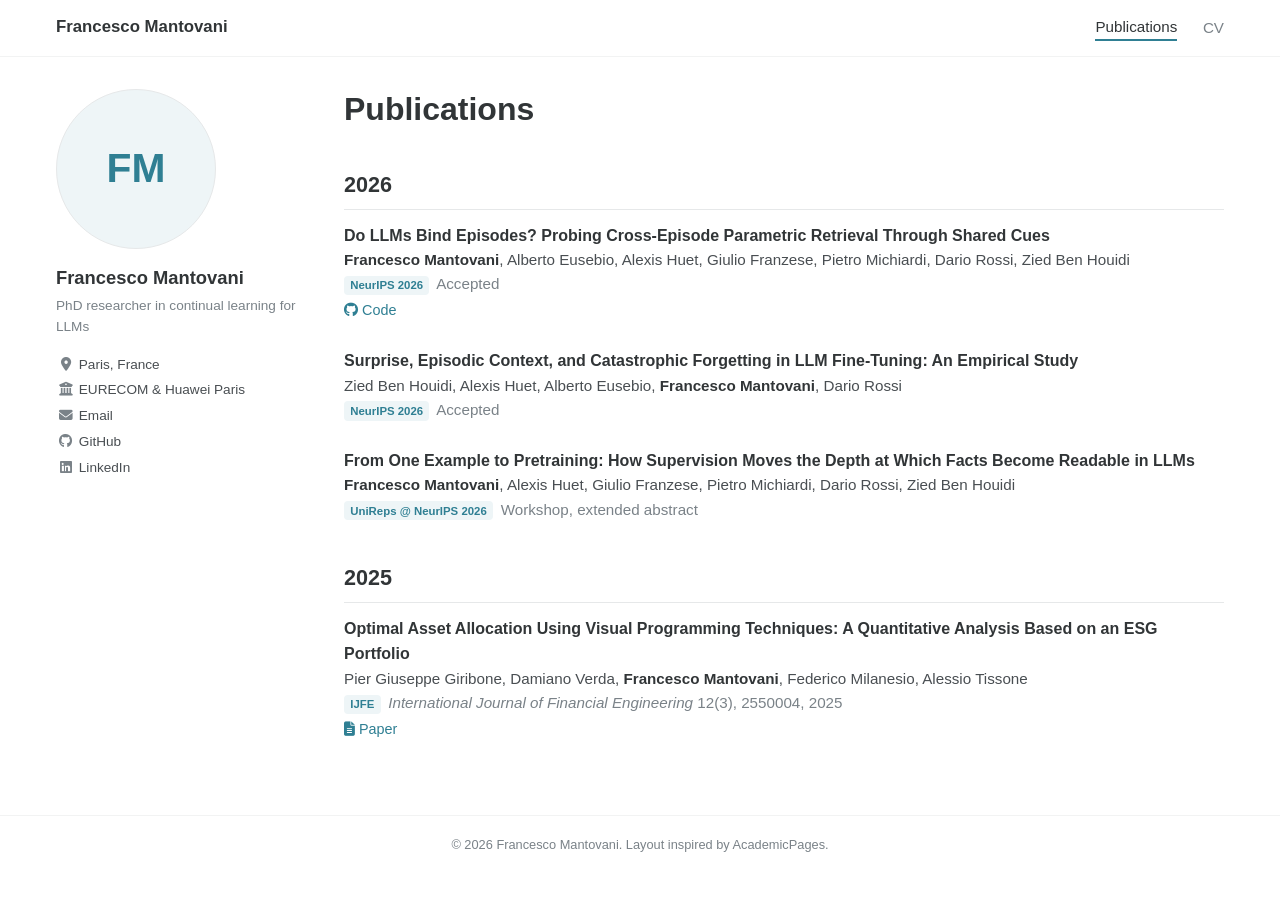
==== publications.html @ f329540e "Personal website Co-Authored-By: Claude Opus 5.5 <noreply@anthropic.com>" ====
<!doctype html>
<html lang="en">
<head>
  <meta charset="utf-8">
  <meta name="viewport" content="width=device-width, initial-scale=1">
  <title>Publications - Francesco Mantovani</title>
  <meta name="description" content="Publications of Francesco Mantovani.">
  <link rel="stylesheet" href="https://cdnjs.cloudflare.com/ajax/libs/font-awesome/6.5.1/css/all.min.css">
  <link rel="stylesheet" href="assets/style.css">
</head>
<body>
  <header class="masthead">
    <nav>
      <a class="site-title" href="./">Francesco Mantovani</a>
      <a class="active" href="publications.html">Publications</a>
      <a href="cv/Francesco_Mantovani_CV.pdf">CV</a>
    </nav>
  </header>

  <div class="wrapper">
    <aside class="sidebar">
      <div class="sticky">
        <img class="avatar" src="images/headshot.jpg" alt="Francesco Mantovani"
             onerror="this.outerHTML='<div class=&quot;avatar avatar-fallback&quot;>FM</div>'">
        <h3>Francesco Mantovani</h3>
        <p class="tagline">PhD researcher in continual learning for LLMs</p>
        <ul class="author-links">
          <li><i class="fa-solid fa-location-dot"></i> Paris, France</li>
          <li><i class="fa-solid fa-building-columns"></i> EURECOM &amp; Huawei Paris</li>
          <li><a href="mailto:mantovanifranci23@gmail.com"><i class="fa-solid fa-envelope"></i> Email</a></li>
          <li><a href="https://github.com/Elpinzeiro"><i class="fa-brands fa-github"></i> GitHub</a></li>
          <li><a href="https://www.linkedin.com/in/francesco-mantovani-6890bb225"><i class="fa-brands fa-linkedin"></i> LinkedIn</a></li>
        </ul>
      </div>
    </aside>

    <main class="page">
      <h1>Publications</h1>

      <h2>2026</h2>

      <div class="pub">
        <div class="title">Do LLMs Bind Episodes? Probing Cross-Episode Parametric Retrieval Through Shared Cues</div>
        <div class="authors"><span class="me">Francesco Mantovani</span>, Alberto Eusebio, Alexis Huet, Giulio Franzese, Pietro Michiardi, Dario Rossi, Zied Ben Houidi</div>
        <div class="venue"><span class="badge">NeurIPS 2026</span> Accepted</div>
        <div class="links"><a href="https://github.com/Elpinzeiro/episodic-memory-binding"><i class="fa-brands fa-github"></i> Code</a></div>
      </div>

      <div class="pub">
        <div class="title">Surprise, Episodic Context, and Catastrophic Forgetting in LLM Fine-Tuning: An Empirical Study</div>
        <div class="authors">Zied Ben Houidi, Alexis Huet, Alberto Eusebio, <span class="me">Francesco Mantovani</span>, Dario Rossi</div>
        <div class="venue"><span class="badge">NeurIPS 2026</span> Accepted</div>
      </div>

      <div class="pub">
        <div class="title">From One Example to Pretraining: How Supervision Moves the Depth at Which Facts Become Readable in LLMs</div>
        <div class="authors"><span class="me">Francesco Mantovani</span>, Alexis Huet, Giulio Franzese, Pietro Michiardi, Dario Rossi, Zied Ben Houidi</div>
        <div class="venue"><span class="badge">UniReps @ NeurIPS 2026</span> Workshop, extended abstract</div>
      </div>

      <h2>2025</h2>

      <div class="pub">
        <div class="title">Optimal Asset Allocation Using Visual Programming Techniques: A Quantitative Analysis Based on an ESG Portfolio</div>
        <div class="authors">Pier Giuseppe Giribone, Damiano Verda, <span class="me">Francesco Mantovani</span>, Federico Milanesio, Alessio Tissone</div>
        <div class="venue"><span class="badge">IJFE</span> <em>International Journal of Financial Engineering</em> 12(3), 2550004, 2025</div>
        <div class="links"><a href="https://doi.org/10.1142/S2424786325500045"><i class="fa-solid fa-file-lines"></i> Paper</a></div>
      </div>
    </main>
  </div>

  <footer class="footer">
    &copy; 2026 Francesco Mantovani. Layout inspired by AcademicPages.
  </footer>
</body>
</html>
---- assets/style.css ----
/* Layout inspired by AcademicPages / Minimal Mistakes */
:root {
  --text: #494e52;
  --heading: #313537;
  --muted: #7a8288;
  --link: #2f7f93;
  --link-hover: #205a68;
  --border: #f2f3f3;
  --rule: #e6e8e9;
  --bg: #ffffff;
  --mast-bg: #ffffff;
  --badge-bg: #eef5f7;
}
@media (prefers-color-scheme: dark) {
  :root {
    --text: #c7cbce;
    --heading: #eaeced;
    --muted: #8e959a;
    --link: #6cb7c9;
    --link-hover: #9fd2de;
    --border: #2a2e31;
    --rule: #33383b;
    --bg: #1b1e20;
    --mast-bg: #1b1e20;
    --badge-bg: #23303a;
  }
}

* { box-sizing: border-box; }
html { font-size: 16px; -webkit-text-size-adjust: 100%; }
body {
  margin: 0;
  background: var(--bg);
  color: var(--text);
  font-family: -apple-system, BlinkMacSystemFont, "Roboto", "Segoe UI", "Helvetica Neue", "Lucida Grande", Arial, sans-serif;
  line-height: 1.6;
}
a { color: var(--link); text-decoration: none; }
a:hover { color: var(--link-hover); text-decoration: underline; }

/* Masthead */
.masthead {
  position: sticky; top: 0; z-index: 10;
  background: var(--mast-bg);
  border-bottom: 1px solid var(--border);
}
.masthead nav {
  max-width: 1200px; margin: 0 auto;
  padding: 0.9em 1em;
  display: flex; flex-wrap: wrap; align-items: center; gap: 0.4em 1.6em;
}
.masthead .site-title { font-weight: 700; color: var(--heading); font-size: 1.05em; margin-right: auto; }
.masthead a { color: var(--muted); font-size: 0.95em; }
.masthead a:hover, .masthead a.active { color: var(--heading); text-decoration: none; }
.masthead a.active { border-bottom: 2px solid var(--link); }

/* Two-column layout */
.wrapper {
  max-width: 1200px; margin: 0 auto;
  padding: 2em 1em 3em;
  display: grid; grid-template-columns: 240px minmax(0, 1fr); gap: 3em;
}
.sidebar { font-size: 0.85em; }
.sidebar .sticky { position: sticky; top: 5em; }
.avatar {
  width: 160px; height: 160px; border-radius: 50%;
  object-fit: cover; display: block;
  border: 1px solid var(--rule);
  background: var(--badge-bg);
}
.avatar-fallback {
  display: flex; align-items: center; justify-content: center;
  font-size: 3em; font-weight: 600; color: var(--link);
}
.sidebar h3 { margin: 0.8em 0 0.1em; color: var(--heading); font-size: 1.35em; }
.sidebar .tagline { margin: 0 0 1em; color: var(--muted); }
.author-links { list-style: none; padding: 0; margin: 0; }
.author-links li { padding: 0.15em 0; white-space: nowrap; overflow: hidden; text-overflow: ellipsis; }
.author-links i { width: 1.4em; text-align: center; color: var(--muted); }
.author-links a { color: var(--text); }
.author-links a:hover { color: var(--link); }

/* Content */
.page h1 {
  margin: 0 0 0.6em; color: var(--heading); font-size: 2em; line-height: 1.25;
}
.page h2 {
  margin: 1.8em 0 0.6em; padding-bottom: 0.3em;
  border-bottom: 1px solid var(--rule);
  color: var(--heading); font-size: 1.35em;
}
.page p { margin: 0 0 1.1em; }
.page ul { padding-left: 1.3em; }
.page li { margin-bottom: 0.4em; }

.pub { margin: 0 0 1.6em; }
.pub .title { font-weight: 600; color: var(--heading); }
.pub .authors, .pub .venue { font-size: 0.95em; }
.pub .venue { color: var(--muted); }
.pub .me { font-weight: 700; color: var(--heading); }
.badge {
  display: inline-block; font-size: 0.75em; font-weight: 600;
  padding: 0.05em 0.55em; border-radius: 4px;
  background: var(--badge-bg); color: var(--link); margin-right: 0.3em;
}
.links a { font-size: 0.9em; margin-right: 0.8em; }

.news { list-style: none; padding: 0; }
.news li { display: grid; grid-template-columns: 6.5em 1fr; gap: 0.8em; }
.news .date { color: var(--muted); font-variant-numeric: tabular-nums; }

/* Footer */
.footer {
  border-top: 1px solid var(--border);
  color: var(--muted); font-size: 0.8em; text-align: center;
  padding: 1.5em 1em 2em;
}

/* Mobile */
@media (max-width: 800px) {
  .wrapper { grid-template-columns: 1fr; gap: 1.5em; padding-top: 1.2em; }
  .sidebar .sticky { position: static; display: grid; grid-template-columns: 96px 1fr; gap: 0 1em; align-items: center; }
  .avatar { width: 96px; height: 96px; grid-row: span 2; }
  .avatar-fallback { font-size: 2em; }
  .sidebar h3 { margin-top: 0; }
  .author-links { grid-column: 1 / -1; display: flex; flex-wrap: wrap; gap: 0.2em 1em; margin-top: 0.8em; }
  .page h1 { font-size: 1.6em; }
}
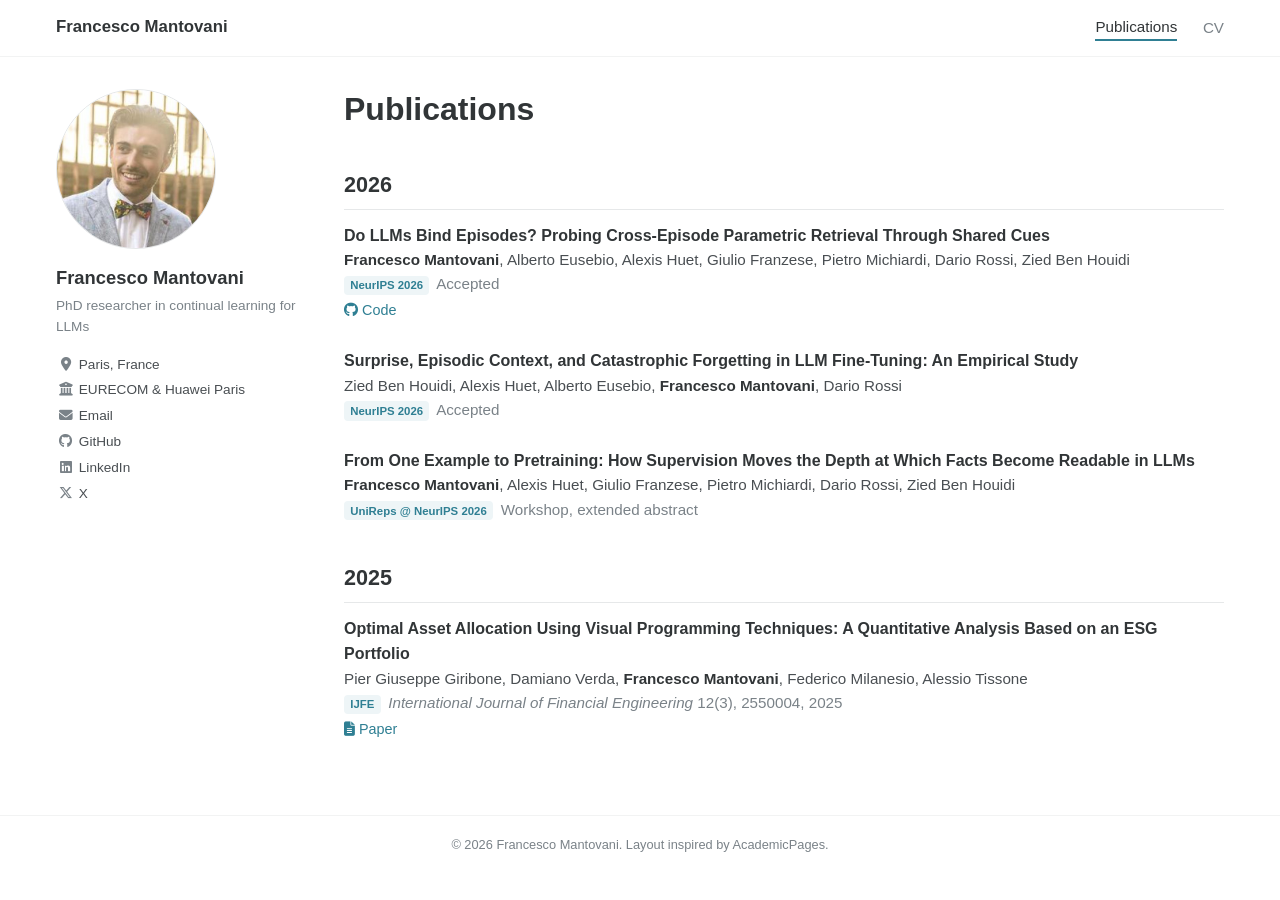
==== commit 9995c7e8: "Add X profile link and Huawei Paris link Co-Authored-By: Claude Opus 5.5 <noreply@anthropic.com>" ====
--- a/publications.html
+++ b/publications.html
@@ -30,6 +30,7 @@
           <li><a href="mailto:mantovanifranci23@gmail.com"><i class="fa-solid fa-envelope"></i> Email</a></li>
           <li><a href="https://github.com/Elpinzeiro"><i class="fa-brands fa-github"></i> GitHub</a></li>
           <li><a href="https://www.linkedin.com/in/francesco-mantovani-6890bb225"><i class="fa-brands fa-linkedin"></i> LinkedIn</a></li>
+          <li><a href="https://x.com/francescom3358"><i class="fa-brands fa-x-twitter"></i> X</a></li>
         </ul>
       </div>
     </aside>
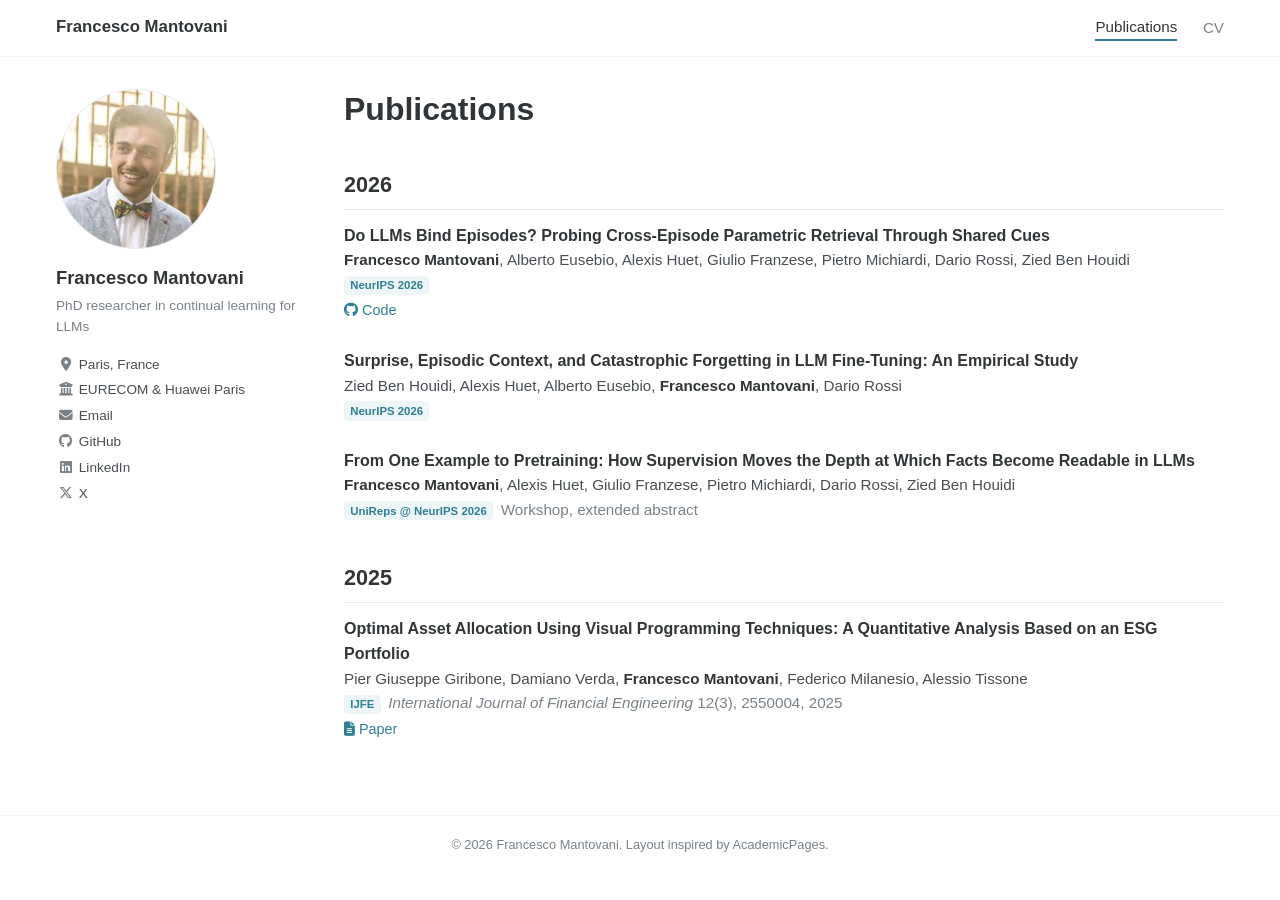
==== commit ba6c6bb4: "Remove 'accepted' label from NeurIPS 2026 publications Co-Authored-By: Claude Opus 5.5 <noreply@anth" ====
--- a/publications.html
+++ b/publications.html
@@ -43,14 +43,14 @@
       <div class="pub">
         <div class="title">Do LLMs Bind Episodes? Probing Cross-Episode Parametric Retrieval Through Shared Cues</div>
         <div class="authors"><span class="me">Francesco Mantovani</span>, Alberto Eusebio, Alexis Huet, Giulio Franzese, Pietro Michiardi, Dario Rossi, Zied Ben Houidi</div>
-        <div class="venue"><span class="badge">NeurIPS 2026</span> Accepted</div>
+        <div class="venue"><span class="badge">NeurIPS 2026</span></div>
         <div class="links"><a href="https://github.com/Elpinzeiro/episodic-memory-binding"><i class="fa-brands fa-github"></i> Code</a></div>
       </div>
 
       <div class="pub">
         <div class="title">Surprise, Episodic Context, and Catastrophic Forgetting in LLM Fine-Tuning: An Empirical Study</div>
         <div class="authors">Zied Ben Houidi, Alexis Huet, Alberto Eusebio, <span class="me">Francesco Mantovani</span>, Dario Rossi</div>
-        <div class="venue"><span class="badge">NeurIPS 2026</span> Accepted</div>
+        <div class="venue"><span class="badge">NeurIPS 2026</span></div>
       </div>
 
       <div class="pub">
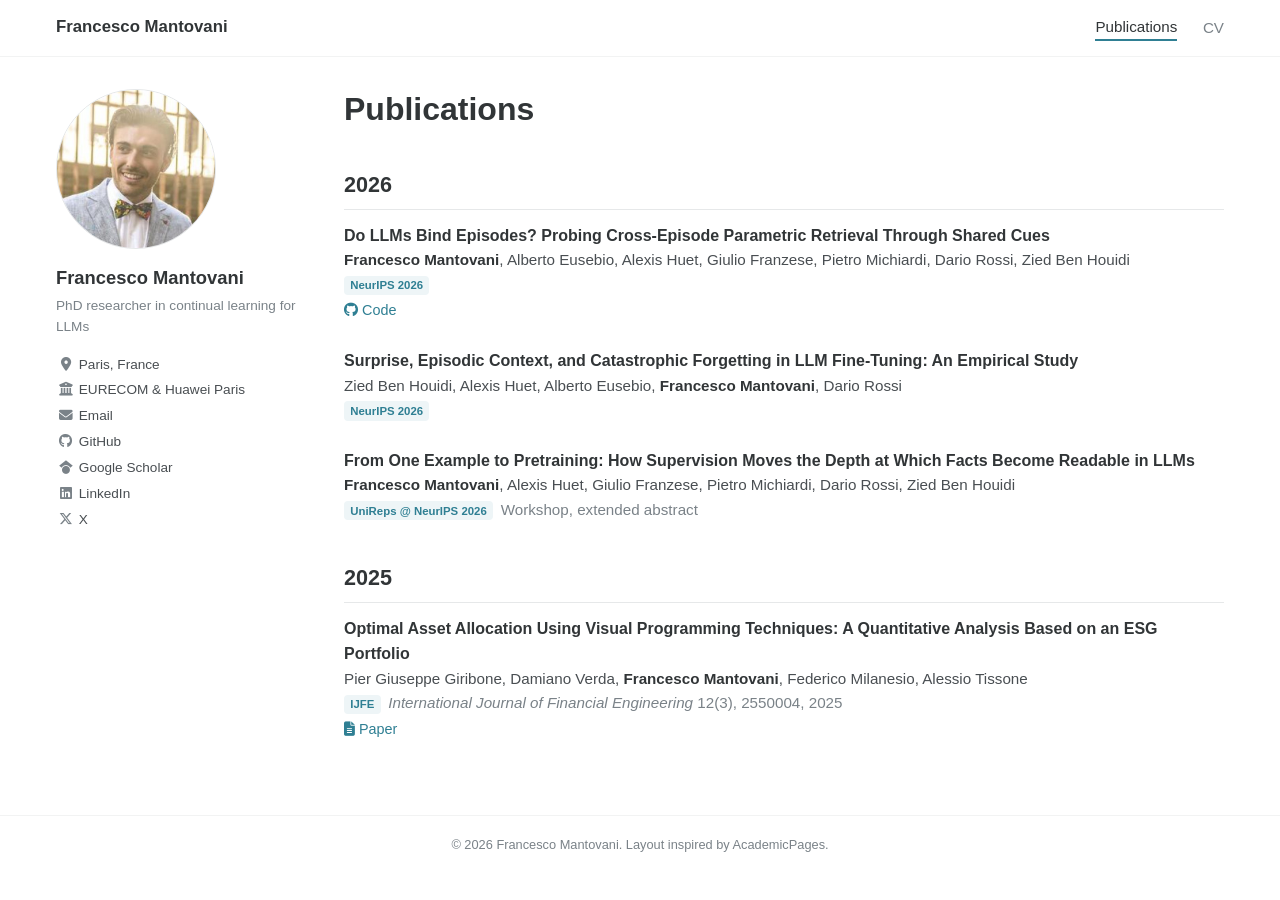
==== commit 1878296c: "Add Google Scholar profile link Co-Authored-By: Claude Opus 5.5 <noreply@anthropic.com>" ====
--- a/publications.html
+++ b/publications.html
@@ -29,6 +29,7 @@
           <li><i class="fa-solid fa-building-columns"></i> EURECOM &amp; Huawei Paris</li>
           <li><a href="mailto:mantovanifranci23@gmail.com"><i class="fa-solid fa-envelope"></i> Email</a></li>
           <li><a href="https://github.com/Elpinzeiro"><i class="fa-brands fa-github"></i> GitHub</a></li>
+          <li><a href="https://scholar.google.com/citations?user=NgX-FXsAAAAJ"><i class="fa-brands fa-google-scholar"></i> Google Scholar</a></li>
           <li><a href="https://www.linkedin.com/in/francesco-mantovani-6890bb225"><i class="fa-brands fa-linkedin"></i> LinkedIn</a></li>
           <li><a href="https://x.com/francescom3358"><i class="fa-brands fa-x-twitter"></i> X</a></li>
         </ul>
